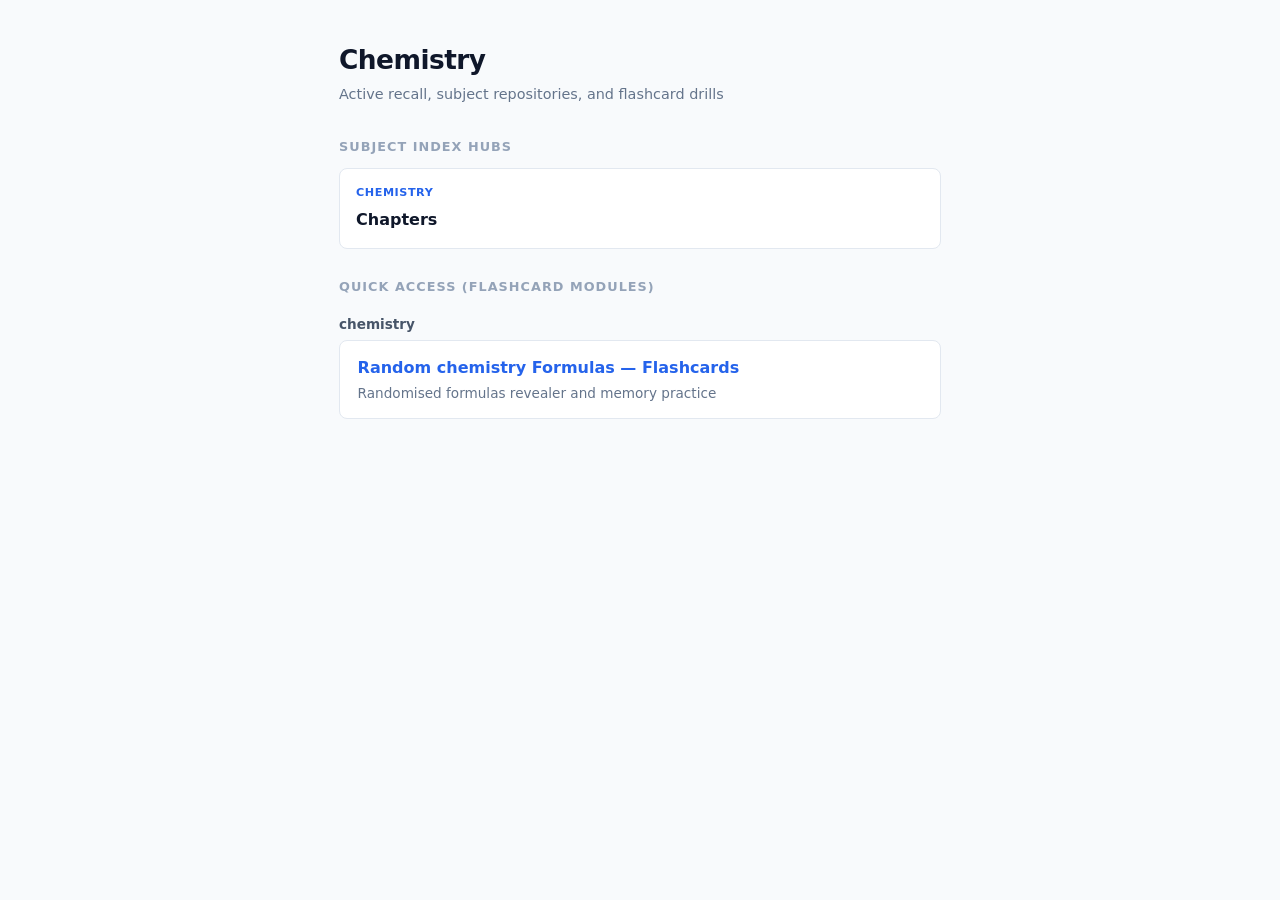
==== chemistry/index.html @ 2ae90baf "add some features" ====
<!DOCTYPE html>
<html lang="en">
<head>
  <meta charset="UTF-8">
  <meta name="viewport" content="width=device-width, initial-scale=1.0">
  <title>NEET Practice Hub</title>
  <style>
    * { box-sizing: border-box; margin: 0; padding: 0; }
    body {
      font-family: system-ui, -apple-system, BlinkMacSystemFont, "Segoe UI", Roboto, sans-serif;
      padding: 2.5rem 1.5rem;
      background: #f8fafc;
      color: #1e293b;
      max-width: 650px;
      margin: 0 auto;
      line-height: 1.5;
    }

    header {
      margin-bottom: 2rem;
    }

    h1 {
      font-size: 1.65rem;
      font-weight: 700;
      color: #0f172a;
      letter-spacing: -0.02em;
    }

    .subheading {
      font-size: 0.9rem;
      color: #64748b;
      margin-top: 0.25rem;
    }

    .section-title {
      font-size: 0.8rem;
      text-transform: uppercase;
      letter-spacing: 0.08em;
      font-weight: 700;
      color: #94a3b8;
      margin: 1.75rem 0 0.75rem;
      display: block;
    }

    .category-label {
      font-size: 0.85rem;
      font-weight: 600;
      color: #475569;
      margin: 1.1rem 0 0.4rem;
      display: block;
    }

    /* Grid for Subject Hubs */
    .hub-grid {
      display: grid;
      grid-template-columns: repeat(auto-fit, minmax(180px, 1fr));
      gap: 0.75rem;
      margin-bottom: 0.5rem;
    }

    .hub-card {
      background: #ffffff;
      border: 1px solid #e2e8f0;
      border-radius: 8px;
      padding: 1rem;
      text-decoration: none;
      color: inherit;
      display: flex;
      flex-direction: column;
      gap: 0.35rem;
      transition: all 0.15s ease;
    }

    .hub-card:hover {
      transform: translateY(-2px);
      box-shadow: 0 4px 12px rgba(0, 0, 0, 0.05);
    }

    .hub-chemistry:hover { border-color: #16a34a; }
    .hub-chemistry:hover { border-color: #2563eb; }
    .hub-biology:hover { border-color: #9333ea; }

    .hub-tag {
      font-size: 0.7rem;
      font-weight: 700;
      text-transform: uppercase;
      letter-spacing: 0.05em;
    }

    .hub-chemistry .hub-tag { color: #16a34a; }
    .hub-chemistry .hub-tag { color: #2563eb; }
    .hub-biology .hub-tag { color: #9333ea; }

    .hub-title {
      font-size: 1rem;
      font-weight: 600;
      color: #0f172a;
    }

    .hub-desc {
      font-size: 0.8rem;
      color: #64748b;
    }

    /* Flashcard Links */
    .card-list {
      display: flex;
      flex-direction: column;
      gap: 0.65rem;
    }

    .chemistry-card, .chemistry-card {
      background: white;
      border: 1px solid #e2e8f0;
      border-radius: 8px;
      padding: 0.9rem 1.1rem;
      text-decoration: none;
      color: inherit;
      display: block;
      transition: all 0.15s ease;
    }

    .chemistry-card:hover {
      transform: translateY(-2px);
      border-color: #16a34a;
      box-shadow: 0 3px 8px rgba(0,0,0,0.04);
    }

    .chemistry-card:hover {
      transform: translateY(-2px);
      border-color: #2563eb;
      box-shadow: 0 3px 8px rgba(0,0,0,0.04);
    }

    .chemistry-title {
      font-weight: 600;
      color: #16a34a;
    }

    .chemistry-title {
      font-weight: 600;
      color: #2563eb;
    }

    .desc {
      font-size: 0.85rem;
      color: #64748b;
      margin-top: 0.2rem;
    }
  </style>
</head>
<body>

  <header>
    <h1>Chemistry</h1>
    <div class="subheading">Active recall, subject repositories, and flashcard drills</div>
  </header>

  <!-- SECTION 1: Subject Index Hubs -->
  <span class="section-title">Subject Index Hubs</span>
  <div class="hub-grid">
    <a class="hub-card hub-chemistry" href="./chapters/index.html">
      <span class="hub-tag">Chemistry</span>
      <div class="hub-title">Chapters</div>
    </a>
  </div>

  <!-- SECTION 2: Quick Access Flashcards -->
  <span class="section-title">Quick Access (Flashcard Modules)</span>

  <span class="category-label">chemistry</span>
  <div class="card-list">
    <a class="chemistry-card" href="./random-formulas.html">
      <div class="chemistry-title">Random chemistry Formulas — Flashcards</div>
      <div class="desc">Randomised formulas revealer and memory practice</div>
    </a>
  </div>

  

</body>
</html>
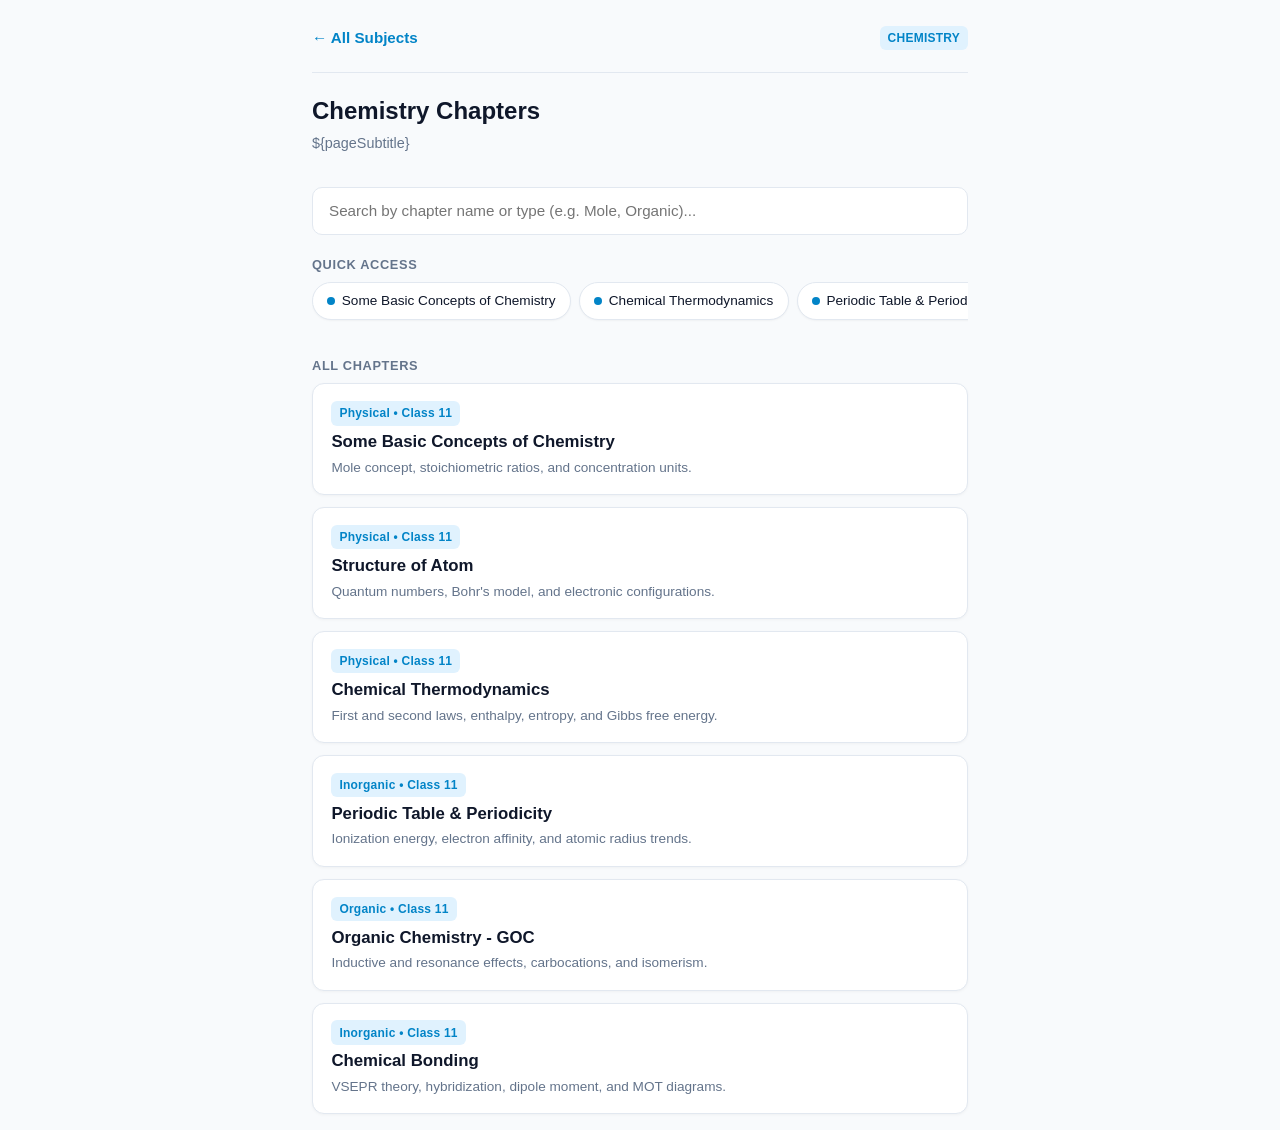
==== commit f4c88f00: "better subject index" ====
--- a/chemistry/index.html
+++ b/chemistry/index.html
@@ -2,182 +2,100 @@
 <html lang="en">
 <head>
   <meta charset="UTF-8">
-  <meta name="viewport" content="width=device-width, initial-scale=1.0">
-  <title>NEET Practice Hub</title>
-  <style>
-    * { box-sizing: border-box; margin: 0; padding: 0; }
-    body {
-      font-family: system-ui, -apple-system, BlinkMacSystemFont, "Segoe UI", Roboto, sans-serif;
-      padding: 2.5rem 1.5rem;
-      background: #f8fafc;
-      color: #1e293b;
-      max-width: 650px;
-      margin: 0 auto;
-      line-height: 1.5;
+  <meta name="viewport" content="width=device-width, initial-scale=1.0, maximum-scale=1.0, user-scalable=no">
+  <title>NEET Chemistry Chapters</title>
+  <link rel="stylesheet" href="../assets/css/theme.css">
+  <script defer src="../assets/js/layout.js"></script>
+</head>
+<body data-subject="chemistry" data-parent="All Subjects" data-back="../index.html"
+      data-title="Chemistry Chapters" 
+      data-subtitle="Physical, Inorganic, and Organic Chemistry">
+
+  <!-- Search Input -->
+  <input type="text" id="chapterSearch" class="quiz-option" 
+         style="margin-bottom: 1.25rem; cursor: text;" 
+         placeholder="Search by chapter name or type (e.g. Mole, Organic)...">
+
+  <!-- Quick Access Horizontal Bar -->
+  <div id="quickAccessSection" style="display: none;">
+    <div class="section-label">Quick Access</div>
+    <div class="quick-access-scroll" id="quickAccessContainer"></div>
+  </div>
+
+  <!-- Main Chapter List -->
+  <div class="section-label">All Chapters</div>
+  <div class="card-grid" id="chapterContainer">
+    <p style="color: var(--text-muted); font-size: 0.9rem;">Loading chapters...</p>
+  </div>
+
+  <script>
+    let chapterData = [];
+    const container = document.getElementById('chapterContainer');
+    const quickContainer = document.getElementById('quickAccessContainer');
+    const quickSection = document.getElementById('quickAccessSection');
+    const searchInput = document.getElementById('chapterSearch');
+
+    // 1. Fetch content from JSON
+    fetch('data/chapters.json')
+      .then(res => res.json())
+      .then(data => {
+        chapterData = data;
+        renderQuickAccess(data);
+        renderChapters(data);
+      })
+      .catch(err => {
+        container.innerHTML = '<p style="color: var(--wrong-text);">Failed to load data/chapters.json</p>';
+      });
+
+    // 2. Render horizontal quick-access pills
+    function renderQuickAccess(list) {
+      const pinned = list.filter(item => item.quickAccess);
+      if (pinned.length === 0) return;
+
+      quickSection.style.display = 'block';
+      quickContainer.innerHTML = '';
+      
+      pinned.forEach(item => {
+        const pill = document.createElement('a');
+        pill.className = 'quick-pill';
+        pill.href = item.link;
+        pill.innerHTML = `<span class="quick-dot"></span>${item.title}`;
+        quickContainer.appendChild(pill);
+      });
     }
 
-    header {
-      margin-bottom: 2rem;
+    // 3. Render full chapter card grid
+    function renderChapters(list) {
+      container.innerHTML = '';
+      
+      if (list.length === 0) {
+        container.innerHTML = '<p style="color: var(--text-muted); font-size: 0.9rem;">No matching chapters found.</p>';
+        return;
+      }
+
+      list.forEach(item => {
+        const card = document.createElement('a');
+        card.className = 'card';
+        card.href = item.link;
+        card.innerHTML = `
+          <span class="badge chemistry">${item.category} • Class ${item.class}</span>
+          <h3>${item.title}</h3>
+          <p>${item.desc}</p>
+        `;
+        container.appendChild(card);
+      });
     }
 
-    h1 {
-      font-size: 1.65rem;
-      font-weight: 700;
-      color: #0f172a;
-      letter-spacing: -0.02em;
-    }
-
-    .subheading {
-      font-size: 0.9rem;
-      color: #64748b;
-      margin-top: 0.25rem;
-    }
-
-    .section-title {
-      font-size: 0.8rem;
-      text-transform: uppercase;
-      letter-spacing: 0.08em;
-      font-weight: 700;
-      color: #94a3b8;
-      margin: 1.75rem 0 0.75rem;
-      display: block;
-    }
-
-    .category-label {
-      font-size: 0.85rem;
-      font-weight: 600;
-      color: #475569;
-      margin: 1.1rem 0 0.4rem;
-      display: block;
-    }
-
-    /* Grid for Subject Hubs */
-    .hub-grid {
-      display: grid;
-      grid-template-columns: repeat(auto-fit, minmax(180px, 1fr));
-      gap: 0.75rem;
-      margin-bottom: 0.5rem;
-    }
-
-    .hub-card {
-      background: #ffffff;
-      border: 1px solid #e2e8f0;
-      border-radius: 8px;
-      padding: 1rem;
-      text-decoration: none;
-      color: inherit;
-      display: flex;
-      flex-direction: column;
-      gap: 0.35rem;
-      transition: all 0.15s ease;
-    }
-
-    .hub-card:hover {
-      transform: translateY(-2px);
-      box-shadow: 0 4px 12px rgba(0, 0, 0, 0.05);
-    }
-
-    .hub-chemistry:hover { border-color: #16a34a; }
-    .hub-chemistry:hover { border-color: #2563eb; }
-    .hub-biology:hover { border-color: #9333ea; }
-
-    .hub-tag {
-      font-size: 0.7rem;
-      font-weight: 700;
-      text-transform: uppercase;
-      letter-spacing: 0.05em;
-    }
-
-    .hub-chemistry .hub-tag { color: #16a34a; }
-    .hub-chemistry .hub-tag { color: #2563eb; }
-    .hub-biology .hub-tag { color: #9333ea; }
-
-    .hub-title {
-      font-size: 1rem;
-      font-weight: 600;
-      color: #0f172a;
-    }
-
-    .hub-desc {
-      font-size: 0.8rem;
-      color: #64748b;
-    }
-
-    /* Flashcard Links */
-    .card-list {
-      display: flex;
-      flex-direction: column;
-      gap: 0.65rem;
-    }
-
-    .chemistry-card, .chemistry-card {
-      background: white;
-      border: 1px solid #e2e8f0;
-      border-radius: 8px;
-      padding: 0.9rem 1.1rem;
-      text-decoration: none;
-      color: inherit;
-      display: block;
-      transition: all 0.15s ease;
-    }
-
-    .chemistry-card:hover {
-      transform: translateY(-2px);
-      border-color: #16a34a;
-      box-shadow: 0 3px 8px rgba(0,0,0,0.04);
-    }
-
-    .chemistry-card:hover {
-      transform: translateY(-2px);
-      border-color: #2563eb;
-      box-shadow: 0 3px 8px rgba(0,0,0,0.04);
-    }
-
-    .chemistry-title {
-      font-weight: 600;
-      color: #16a34a;
-    }
-
-    .chemistry-title {
-      font-weight: 600;
-      color: #2563eb;
-    }
-
-    .desc {
-      font-size: 0.85rem;
-      color: #64748b;
-      margin-top: 0.2rem;
-    }
-  </style>
-</head>
-<body>
-
-  <header>
-    <h1>Chemistry</h1>
-    <div class="subheading">Active recall, subject repositories, and flashcard drills</div>
-  </header>
-
-  <!-- SECTION 1: Subject Index Hubs -->
-  <span class="section-title">Subject Index Hubs</span>
-  <div class="hub-grid">
-    <a class="hub-card hub-chemistry" href="./chapters/index.html">
-      <span class="hub-tag">Chemistry</span>
-      <div class="hub-title">Chapters</div>
-    </a>
-  </div>
-
-  <!-- SECTION 2: Quick Access Flashcards -->
-  <span class="section-title">Quick Access (Flashcard Modules)</span>
-
-  <span class="category-label">chemistry</span>
-  <div class="card-list">
-    <a class="chemistry-card" href="./random-formulas.html">
-      <div class="chemistry-title">Random chemistry Formulas — Flashcards</div>
-      <div class="desc">Randomised formulas revealer and memory practice</div>
-    </a>
-  </div>
-
-  
-
+    // 4. Instant Search Filter
+    searchInput.addEventListener('input', (e) => {
+      const query = e.target.value.toLowerCase().trim();
+      const filtered = chapterData.filter(item => 
+        item.title.toLowerCase().includes(query) ||
+        item.category.toLowerCase().includes(query) ||
+        item.desc.toLowerCase().includes(query)
+      );
+      renderChapters(filtered);
+    });
+  </script>
 </body>
 </html>
--- a/assets/css/theme.css
+++ b/assets/css/theme.css
@@ -0,0 +1,245 @@
+:root {
+  /* Light Theme Base Colors */
+  --bg: #f8fafc;
+  --surface: #ffffff;
+  --border: #e2e8f0;
+  --text: #0f172a;
+  --text-muted: #64748b;
+
+  /* NEET Subject Colors (High-contrast for white backgrounds) */
+  --physics-accent: #4f46e5;   /* Indigo */
+  --physics-bg: #eef2ff;
+  --chem-accent: #0284c7;      /* Ocean Blue */
+  --chem-bg: #e0f2fe;
+  --bio-accent: #059669;       /* Forest Green */
+  --bio-bg: #ecfdf5;
+
+  /* State Colors */
+  --correct-bg: #dcfce7;
+  --correct-text: #15803d;
+  --wrong-bg: #fee2e2;
+  --wrong-text: #b91c1c;
+
+  --accent: var(--chem-accent);
+}
+
+/* Reset & Mobile Viewport setup */
+* {
+  box-sizing: border-box;
+  margin: 0;
+  padding: 0;
+  -webkit-tap-highlight-color: transparent;
+  font-family: -apple-system, BlinkMacSystemFont, "Segoe UI", Roboto, Helvetica, Arial, sans-serif;
+}
+
+body {
+  background-color: var(--bg);
+  color: var(--text);
+  padding: 1rem 0.75rem;
+  max-width: 680px; /* Constrained for thumb-friendly reading on tablets & phones */
+  margin: 0 auto;
+  line-height: 1.5;
+  font-size: 16px; /* Prevents auto-zoom on mobile inputs */
+}
+
+/* Smartphone-Optimized Navigation Bar */
+.top-nav {
+  display: flex;
+  justify-content: space-between;
+  align-items: center;
+  margin-bottom: 1.25rem;
+  padding-bottom: 0.75rem;
+  border-bottom: 1px solid var(--border);
+}
+
+.top-nav a {
+  color: var(--accent);
+  text-decoration: none;
+  font-size: 0.95rem;
+  font-weight: 600;
+  display: inline-flex;
+  align-items: center;
+  min-height: 44px; /* Apple/Google recommended touch size */
+}
+
+.header-area {
+  margin-bottom: 1.5rem;
+}
+
+.header-area h1 {
+  font-size: 1.5rem;
+  font-weight: 700;
+  color: var(--text);
+  margin-bottom: 0.25rem;
+}
+
+.header-area p {
+  color: var(--text-muted);
+  font-size: 0.9rem;
+}
+
+/* Card Lists & Touch Targets */
+.card-grid {
+  display: flex;
+  flex-direction: column;
+  gap: 0.75rem;
+}
+
+.card {
+  background-color: var(--surface);
+  border: 1px solid var(--border);
+  border-radius: 12px;
+  padding: 1rem 1.15rem;
+  text-decoration: none;
+  color: inherit;
+  display: block;
+  box-shadow: 0 1px 3px rgba(0, 0, 0, 0.04);
+  transition: transform 0.1s ease, border-color 0.15s ease;
+  user-select: none;
+}
+
+.card:active {
+  transform: scale(0.985); /* Mobile tap feedback */
+  border-color: var(--accent);
+}
+
+.card h3 {
+  font-size: 1.05rem;
+  font-weight: 600;
+  margin-top: 0.35rem;
+  line-height: 1.35;
+}
+
+.card p {
+  font-size: 0.85rem;
+  color: var(--text-muted);
+  margin-top: 0.25rem;
+}
+
+/* Subject Badges */
+.badge {
+  display: inline-block;
+  font-size: 0.75rem;
+  font-weight: 600;
+  padding: 0.2rem 0.5rem;
+  border-radius: 6px;
+  letter-spacing: 0.02em;
+}
+
+.badge.physics { background: var(--physics-bg); color: var(--physics-accent); }
+.badge.chemistry { background: var(--chem-bg); color: var(--chem-accent); }
+.badge.biology { background: var(--bio-bg); color: var(--bio-accent); }
+
+/* Interactive Flashcards (Tap-to-Reveal) */
+.flashcard {
+  cursor: pointer;
+}
+
+.flashcard .front {
+  font-size: 1rem;
+  font-weight: 600;
+  color: var(--text);
+}
+
+.flashcard .answer-box {
+  display: none;
+  margin-top: 0.75rem;
+  padding-top: 0.75rem;
+  border-top: 1px dashed var(--border);
+  color: #1e293b;
+  font-size: 0.925rem;
+  line-height: 1.45;
+}
+
+.flashcard.open .answer-box {
+  display: block;
+}
+
+/* Touch-Friendly Quiz Buttons */
+.quiz-option {
+  width: 100%;
+  text-align: left;
+  padding: 0.85rem 1rem;
+  border-radius: 10px;
+  margin: 0.5rem 0;
+  border: 1px solid var(--border);
+  background: var(--surface);
+  color: var(--text);
+  font-size: 0.95rem;
+  cursor: pointer;
+  min-height: 48px;
+}
+
+.quiz-option:active {
+  background-color: #f1f5f9;
+}
+
+.quiz-option.correct {
+  background: var(--correct-bg);
+  border-color: var(--correct-text);
+  color: var(--correct-text);
+  font-weight: 600;
+}
+
+.quiz-option.wrong {
+  background: var(--wrong-bg);
+  border-color: var(--wrong-text);
+  color: var(--wrong-text);
+}
+
+/* Subject Theme Switchers */
+body[data-subject="physics"] { --accent: var(--physics-accent); }
+body[data-subject="chemistry"] { --accent: var(--chem-accent); }
+body[data-subject="biology"] { --accent: var(--bio-accent); }
+
+/* Quick Access Section */
+.section-label {
+  font-size: 0.8rem;
+  font-weight: 700;
+  text-transform: uppercase;
+  letter-spacing: 0.05em;
+  color: var(--text-muted);
+  margin-bottom: 0.5rem;
+}
+
+.quick-access-scroll {
+  display: flex;
+  gap: 0.5rem;
+  overflow-x: auto;
+  padding-bottom: 0.75rem;
+  margin-bottom: 1.5rem;
+  -webkit-overflow-scrolling: touch;
+  scrollbar-width: none;
+}
+
+.quick-access-scroll::-webkit-scrollbar {
+  display: none;
+}
+
+.quick-pill {
+  flex: 0 0 auto;
+  display: inline-flex;
+  align-items: center;
+  gap: 0.4rem;
+  background: var(--surface);
+  border: 1px solid var(--border);
+  border-radius: 9999px;
+  padding: 0.5rem 0.9rem;
+  font-size: 0.85rem;
+  font-weight: 500;
+  color: var(--text);
+  text-decoration: none;
+  box-shadow: 0 1px 2px rgba(0, 0, 0, 0.04);
+}
+
+.quick-pill:active {
+  background: #f1f5f9;
+  border-color: var(--accent);
+}
+
+.quick-dot {
+  width: 8px;
+  height: 8px;
+  border-radius: 50%;
+  background-color: var(--accent);
+}
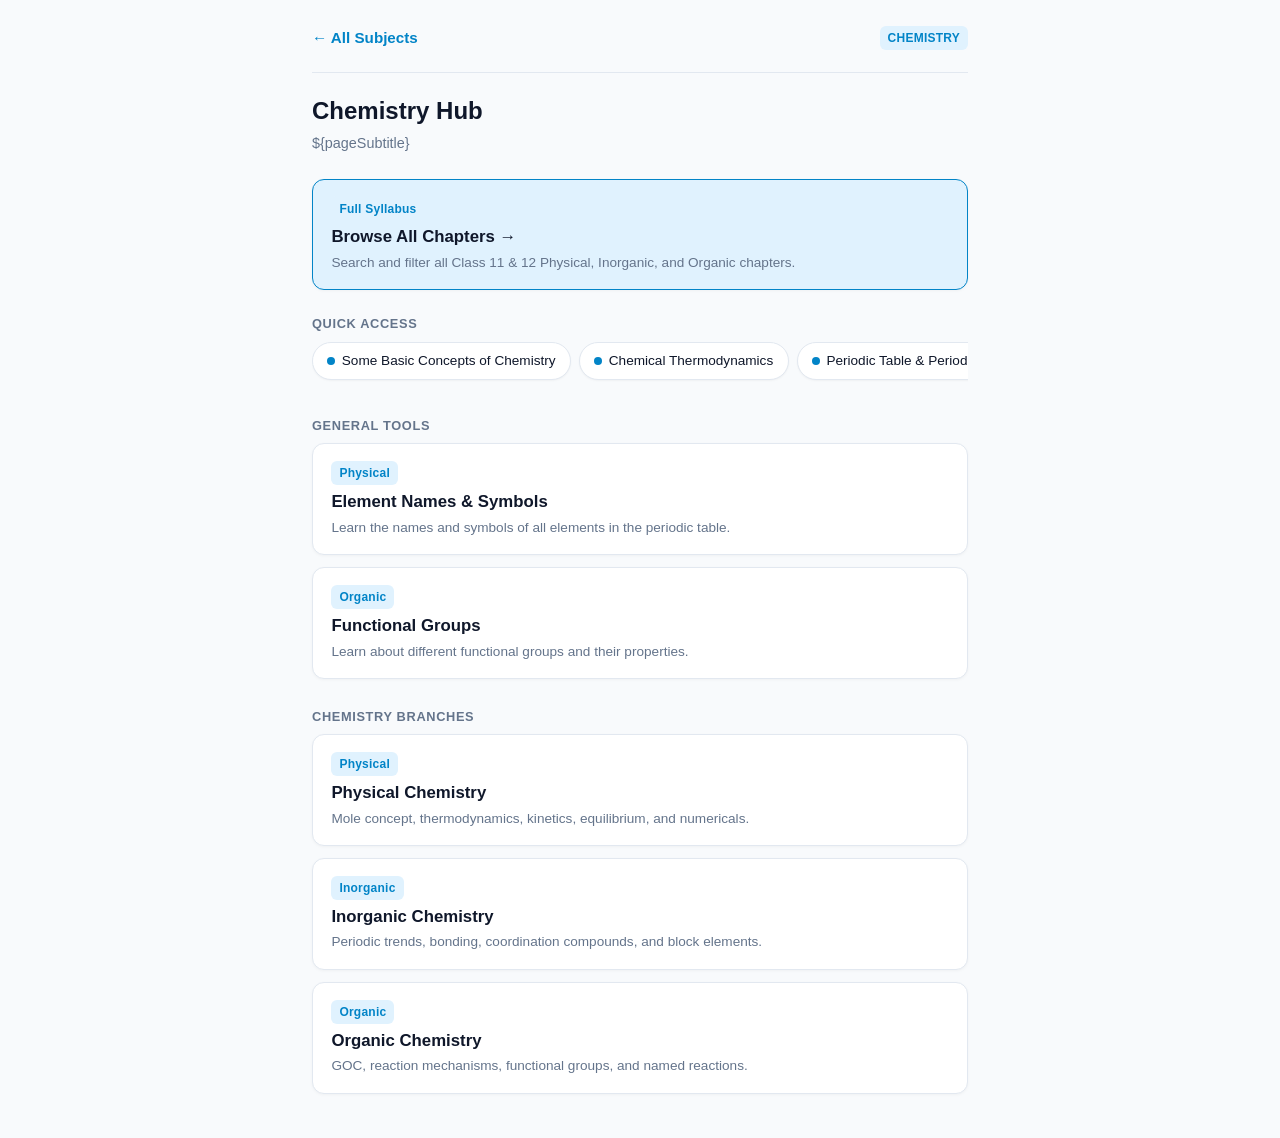
==== commit ed167ee8: "fixed chemistry" ====
--- a/chemistry/index.html
+++ b/chemistry/index.html
@@ -3,99 +3,122 @@
 <head>
   <meta charset="UTF-8">
   <meta name="viewport" content="width=device-width, initial-scale=1.0, maximum-scale=1.0, user-scalable=no">
-  <title>NEET Chemistry Chapters</title>
+  <title>NEET Chemistry Hub</title>
   <link rel="stylesheet" href="../assets/css/theme.css">
   <script defer src="../assets/js/layout.js"></script>
 </head>
 <body data-subject="chemistry" data-parent="All Subjects" data-back="../index.html"
-      data-title="Chemistry Chapters" 
-      data-subtitle="Physical, Inorganic, and Organic Chemistry">
+      data-title="Chemistry Hub" 
+      data-subtitle="Select a branch or general practice drill">
 
-  <!-- Search Input -->
-  <input type="text" id="chapterSearch" class="quiz-option" 
-         style="margin-bottom: 1.25rem; cursor: text;" 
-         placeholder="Search by chapter name or type (e.g. Mole, Organic)...">
+  <!-- Primary Portal: All Chapters Directory -->
+  <div style="margin-bottom: 1.5rem;">
+    <a href="chapters.html" class="card" style="background-color: var(--chem-bg); border-color: var(--chem-accent);">
+      <div style="display: flex; justify-content: space-between; align-items: center;">
+        <div>
+          <span class="badge chemistry">Full Syllabus</span>
+          <h3 style="margin-top: 0.35rem;">Browse All Chapters &rarr;</h3>
+          <p>Search and filter all Class 11 & 12 Physical, Inorganic, and Organic chapters.</p>
+        </div>
+      </div>
+    </a>
+  </div>
 
-  <!-- Quick Access Horizontal Bar -->
-  <div id="quickAccessSection" style="display: none;">
+  <!-- Quick Access Section -->
+  <div id="quickAccessSection" style="display: none; margin-bottom: 1.5rem;">
     <div class="section-label">Quick Access</div>
     <div class="quick-access-scroll" id="quickAccessContainer"></div>
   </div>
 
-  <!-- Main Chapter List -->
-  <div class="section-label">All Chapters</div>
-  <div class="card-grid" id="chapterContainer">
-    <p style="color: var(--text-muted); font-size: 0.9rem;">Loading chapters...</p>
+  <div class="section-label">General Tools</div>
+  <div class="card-grid" style="margin-bottom: 1.75rem;">
+    <a href="chem_element_names.html" class="card">
+      <span class="badge chemistry">Physical</span>
+      <h3>Element Names & Symbols</h3>
+      <p>Learn the names and symbols of all elements in the periodic table.</p>
+    </a>
+    <a href="chem_functional_group.html" class="card">
+      <span class="badge chemistry">Organic</span>
+      <h3>Functional Groups</h3>
+      <p>Learn about different functional groups and their properties.</p>
+    </a>
+  </div>
+
+  <!-- Main Chemistry Branches -->
+  <div class="section-label">Chemistry Branches</div>
+  <div class="card-grid" style="margin-bottom: 1.75rem;">
+    <a href="chapters.html?filter=Physical" class="card">
+      <span class="badge chemistry">Physical</span>
+      <h3>Physical Chemistry</h3>
+      <p>Mole concept, thermodynamics, kinetics, equilibrium, and numericals.</p>
+    </a>
+
+    <a href="chapters.html?filter=Inorganic" class="card">
+      <span class="badge chemistry">Inorganic</span>
+      <h3>Inorganic Chemistry</h3>
+      <p>Periodic trends, bonding, coordination compounds, and block elements.</p>
+    </a>
+
+    <a href="chapters.html?filter=Organic" class="card">
+      <span class="badge chemistry">Organic</span>
+      <h3>Organic Chemistry</h3>
+      <p>GOC, reaction mechanisms, functional groups, and named reactions.</p>
+    </a>
+  </div>
+
+  <!-- General Practice & Special Tools (Non-chapter specific) -->
+  <div id="generalToolsSection" style="margin-bottom: 1.75rem;">
+    <div class="section-label">General Practice & Drills</div>
+    <div class="card-grid" id="generalToolsContainer"></div>
   </div>
 
   <script>
-    let chapterData = [];
-    const container = document.getElementById('chapterContainer');
+    const quickSection = document.getElementById('quickAccessSection');
     const quickContainer = document.getElementById('quickAccessContainer');
-    const quickSection = document.getElementById('quickAccessSection');
-    const searchInput = document.getElementById('chapterSearch');
+    const generalToolsContainer = document.getElementById('generalToolsContainer');
 
-    // 1. Fetch content from JSON
     fetch('data/chapters.json')
       .then(res => res.json())
       .then(data => {
-        chapterData = data;
-        renderQuickAccess(data);
-        renderChapters(data);
+        const chapters = Array.isArray(data) ? data : (data.chapters || []);
+        const tools = data.generalTools || [];
+
+        // 1. Render Quick Access Pills
+        const pinned = chapters.filter(c => c.quickAccess);
+        if (pinned.length > 0) {
+          quickSection.style.display = 'block';
+          quickContainer.innerHTML = '';
+          pinned.forEach(c => {
+            const pill = document.createElement('a');
+            pill.className = 'quick-pill';
+            pill.href = c.link;
+            pill.innerHTML = `<span class="quick-dot"></span>${c.title}`;
+            quickContainer.appendChild(pill);
+          });
+        }
+
+        // 2. Render General Tools
+        if (tools.length > 0) {
+          generalToolsContainer.innerHTML = '';
+          tools.forEach(tool => {
+            const card = document.createElement('a');
+            card.className = 'card';
+            card.href = tool.link;
+            card.style.borderLeft = "4px solid var(--chem-accent)";
+            card.innerHTML = `
+              <span class="badge chemistry">${tool.tag}</span>
+              <h3>${tool.title}</h3>
+              <p>${tool.desc}</p>
+            `;
+            generalToolsContainer.appendChild(card);
+          });
+        } else {
+          document.getElementById('generalToolsSection').style.display = 'none';
+        }
       })
-      .catch(err => {
-        container.innerHTML = '<p style="color: var(--wrong-text);">Failed to load data/chapters.json</p>';
+      .catch(() => {
+        document.getElementById('generalToolsSection').style.display = 'none';
       });
-
-    // 2. Render horizontal quick-access pills
-    function renderQuickAccess(list) {
-      const pinned = list.filter(item => item.quickAccess);
-      if (pinned.length === 0) return;
-
-      quickSection.style.display = 'block';
-      quickContainer.innerHTML = '';
-      
-      pinned.forEach(item => {
-        const pill = document.createElement('a');
-        pill.className = 'quick-pill';
-        pill.href = item.link;
-        pill.innerHTML = `<span class="quick-dot"></span>${item.title}`;
-        quickContainer.appendChild(pill);
-      });
-    }
-
-    // 3. Render full chapter card grid
-    function renderChapters(list) {
-      container.innerHTML = '';
-      
-      if (list.length === 0) {
-        container.innerHTML = '<p style="color: var(--text-muted); font-size: 0.9rem;">No matching chapters found.</p>';
-        return;
-      }
-
-      list.forEach(item => {
-        const card = document.createElement('a');
-        card.className = 'card';
-        card.href = item.link;
-        card.innerHTML = `
-          <span class="badge chemistry">${item.category} • Class ${item.class}</span>
-          <h3>${item.title}</h3>
-          <p>${item.desc}</p>
-        `;
-        container.appendChild(card);
-      });
-    }
-
-    // 4. Instant Search Filter
-    searchInput.addEventListener('input', (e) => {
-      const query = e.target.value.toLowerCase().trim();
-      const filtered = chapterData.filter(item => 
-        item.title.toLowerCase().includes(query) ||
-        item.category.toLowerCase().includes(query) ||
-        item.desc.toLowerCase().includes(query)
-      );
-      renderChapters(filtered);
-    });
   </script>
 </body>
 </html>
